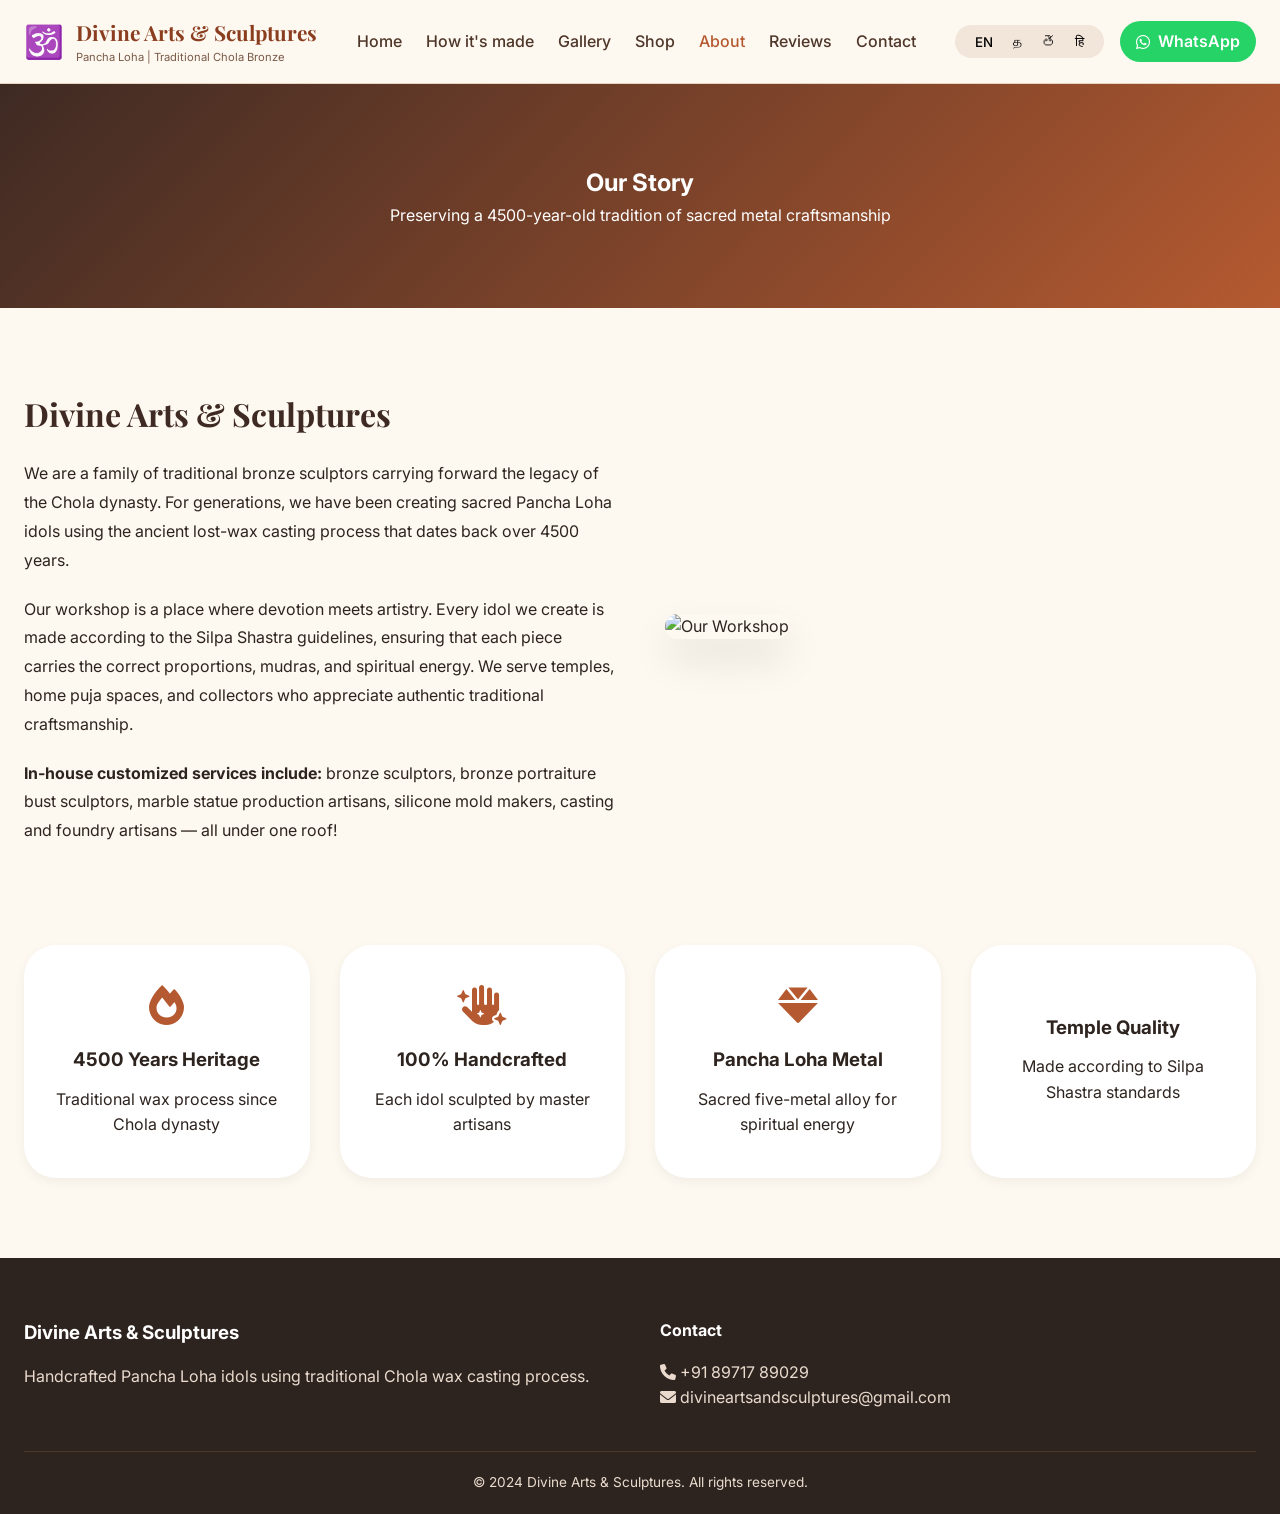
==== about.html @ 3a4d684e "first commeted website" ====
<!DOCTYPE html>
<html lang="en">
<head>
    <meta charset="UTF-8">
    <meta name="viewport" content="width=device-width, initial-scale=1.0">
    <title>About Us | Divine Arts & Sculptures</title>
    <link rel="stylesheet" href="https://cdnjs.cloudflare.com/ajax/libs/font-awesome/6.0.0-beta3/css/all.min.css">
    <link href="https://fonts.googleapis.com/css2?family=Inter:opsz,wght@300;400;500;600;700&family=Playfair+Display:wght@400;500;600;700&display=swap" rel="stylesheet">
    <link rel="stylesheet" href="style.css">
    <style>
        .about-hero {
            background: linear-gradient(135deg, #3E2A23, #B55A30);
            color: white;
            padding: 80px 0;
            text-align: center;
        }
        .about-content {
            padding: 80px 0;
        }
        .about-grid {
            display: grid;
            grid-template-columns: 1fr 1fr;
            gap: 50px;
            align-items: center;
            margin-bottom: 80px;
        }
        .about-text h2 {
            font-size: 2rem;
            font-family: 'Playfair Display', serif;
            margin-bottom: 20px;
            color: #3E2A23;
        }
        .about-text p {
            margin-bottom: 20px;
            line-height: 1.8;
        }
        .about-image img {
            width: 100%;
            border-radius: 32px;
            box-shadow: 0 20px 40px rgba(0,0,0,0.1);
        }
        .values-grid {
            display: grid;
            grid-template-columns: repeat(auto-fit, minmax(250px, 1fr));
            gap: 30px;
            margin-top: 60px;
        }
        .value-card {
            text-align: center;
            padding: 40px 24px;
            background: white;
            border-radius: 32px;
            box-shadow: 0 4px 12px rgba(0,0,0,0.05);
        }
        .value-card i {
            font-size: 2.5rem;
            color: var(--copper);
            margin-bottom: 20px;
        }
        .value-card h3 {
            margin-bottom: 12px;
        }
        @media (max-width: 768px) {
            .about-grid {
                grid-template-columns: 1fr;
            }
        }
    </style>
</head>
<body>
    <nav class="navbar">
        <div class="container nav-container">
            <div class="logo">
                <span class="logo-icon">🕉️</span>
                <div><h1>Divine Arts & Sculptures</h1><p>Pancha Loha | Traditional Chola Bronze</p></div>
            </div>
            <div class="nav-links">
                <a href="index.html">Home</a>
                <a href="how-its-made.html">How it's made</a>
                <a href="gallery.html">Gallery</a>
                <a href="shop.html">Shop</a>
                <a href="about.html" class="active">About</a>
                <a href="reviews.html">Reviews</a>
                <a href="contact.html">Contact</a>
            </div>
            <div class="nav-actions">
                <div class="lang-switch">
                    <button class="lang-btn" data-lang="en">EN</button>
                    <button class="lang-btn" data-lang="ta">த</button>
                    <button class="lang-btn" data-lang="te">తె</button>
                    <button class="lang-btn" data-lang="hi">हि</button>
                </div>
                <a href="https://wa.me/918971789029" class="whatsapp-nav" target="_blank"><i class="fab fa-whatsapp"></i> WhatsApp</a>
            </div>
        </div>
    </nav>

    <section class="about-hero">
        <div class="container">
            <h1>Our Story</h1>
            <p>Preserving a 4500-year-old tradition of sacred metal craftsmanship</p>
        </div>
    </section>

    <section class="about-content">
        <div class="container">
            <div class="about-grid">
                <div class="about-text">
                    <h2>Divine Arts & Sculptures</h2>
                    <p>We are a family of traditional bronze sculptors carrying forward the legacy of the Chola dynasty. For generations, we have been creating sacred Pancha Loha idols using the ancient lost-wax casting process that dates back over 4500 years.</p>
                    <p>Our workshop is a place where devotion meets artistry. Every idol we create is made according to the Silpa Shastra guidelines, ensuring that each piece carries the correct proportions, mudras, and spiritual energy. We serve temples, home puja spaces, and collectors who appreciate authentic traditional craftsmanship.</p>
                    <p><strong>In-house customized services include:</strong> bronze sculptors, bronze portraiture bust sculptors, marble statue production artisans, silicone mold makers, casting and foundry artisans — all under one roof!</p>
                </div>
                <div class="about-image">
                    <img src="https://sites.google.com/site/divineartsandsculptures/_/rsrc/1690782121895/home/lakshmi3.jpg" alt="Our Workshop">
                </div>
            </div>

            <div class="values-grid">
                <div class="value-card">
                    <i class="fas fa-fire"></i>
                    <h3>4500 Years Heritage</h3>
                    <p>Traditional wax process since Chola dynasty</p>
                </div>
                <div class="value-card">
                    <i class="fas fa-hand-sparkles"></i>
                    <h3>100% Handcrafted</h3>
                    <p>Each idol sculpted by master artisans</p>
                </div>
                <div class="value-card">
                    <i class="fas fa-gem"></i>
                    <h3>Pancha Loha Metal</h3>
                    <p>Sacred five-metal alloy for spiritual energy</p>
                </div>
                <div class="value-card">
                    <i class="fas fa-temple"></i>
                    <h3>Temple Quality</h3>
                    <p>Made according to Silpa Shastra standards</p>
                </div>
            </div>
        </div>
    </section>

    <footer>
        <div class="container">
            <div class="footer-grid">
                <div><h3>Divine Arts & Sculptures</h3><p>Handcrafted Pancha Loha idols using traditional Chola wax casting process.</p></div>
                <div><h4>Contact</h4><p><i class="fas fa-phone"></i> +91 89717 89029</p><p><i class="fas fa-envelope"></i> divineartsandsculptures@gmail.com</p></div>
            </div>
            <div class="footer-bottom"><p>© 2024 Divine Arts & Sculptures. All rights reserved.</p></div>
        </div>
    </footer>
    <script src="script.js"></script>
</body>
</html>
---- style.css ----
* {
    margin: 0;
    padding: 0;
    box-sizing: border-box;
}

body {
    font-family: 'Inter', sans-serif;
    background: #FDF8F0;
    color: #2E241F;
    line-height: 1.6;
}

:root {
    --copper: #B55A30;
    --copper-dark: #8B3E1F;
    --clay: #C77E4A;
    --sand: #EADBCE;
    --deep-umber: #3E2A23;
    --golden: #D9A13B;
}

.container {
    max-width: 1300px;
    margin: 0 auto;
    padding: 0 24px;
}

/* Navigation */
.navbar {
    background: rgba(253, 248, 240, 0.98);
    backdrop-filter: blur(10px);
    position: sticky;
    top: 0;
    z-index: 1000;
    border-bottom: 1px solid #EAD3BF;
    padding: 16px 0;
}

.nav-container {
    display: flex;
    justify-content: space-between;
    align-items: center;
    flex-wrap: wrap;
    gap: 20px;
}

.logo {
    display: flex;
    align-items: center;
    gap: 12px;
}

.logo-icon {
    font-size: 2rem;
}

.logo h1 {
    font-size: 1.3rem;
    font-weight: 700;
    color: var(--copper-dark);
    font-family: 'Playfair Display', serif;
}

.logo p {
    font-size: 0.7rem;
    color: #7A5A48;
}

.nav-links {
    display: flex;
    gap: 24px;
    flex-wrap: wrap;
}

.nav-links a {
    text-decoration: none;
    color: #4E3629;
    font-weight: 500;
    transition: color 0.2s;
}

.nav-links a:hover, .nav-links a.active {
    color: var(--copper);
}

.nav-actions {
    display: flex;
    gap: 16px;
    align-items: center;
}

.lang-switch {
    display: flex;
    gap: 4px;
    background: #F2E5DA;
    padding: 4px 12px;
    border-radius: 40px;
}

.lang-btn {
    background: none;
    border: none;
    padding: 4px 8px;
    border-radius: 30px;
    cursor: pointer;
    font-weight: 500;
    font-family: 'Inter', sans-serif;
}

.lang-btn.active {
    background: var(--copper);
    color: white;
}

.whatsapp-nav {
    background: #25D366;
    color: white;
    padding: 8px 16px;
    border-radius: 40px;
    text-decoration: none;
    font-weight: 600;
    display: flex;
    align-items: center;
    gap: 8px;
}

.mobile-menu-btn {
    display: none;
    background: none;
    border: none;
    font-size: 1.5rem;
    cursor: pointer;
}

/* Page Header */
.page-header {
    background: linear-gradient(135deg, #3E2A23, #B55A30);
    color: white;
    padding: 60px 0;
    text-align: center;
}

.page-header h1 {
    font-size: 2.5rem;
    font-family: 'Playfair Display', serif;
    margin-bottom: 16px;
}

/* Hero */
.hero {
    background: linear-gradient(rgba(0,0,0,0.4), rgba(0,0,0,0.3)), url('https://sites.google.com/site/divineartsandsculptures/_/rsrc/1690782121895/home/lakshmi3.jpg');
    background-size: cover;
    background-position: center;
    min-height: 550px;
    display: flex;
    align-items: center;
    color: white;
    position: relative;
}

.hero-content {
    position: relative;
    z-index: 2;
}

.hero-badge {
    background: var(--golden);
    color: #3E2A23;
    padding: 6px 16px;
    border-radius: 40px;
    font-size: 0.8rem;
    font-weight: 600;
    display: inline-block;
    margin-bottom: 20px;
}

.hero-text h1 {
    font-size: 3rem;
    font-family: 'Playfair Display', serif;
    margin-bottom: 20px;
}

.hero-text p {
    font-size: 1.1rem;
    max-width: 600px;
    margin-bottom: 30px;
    opacity: 0.95;
}

.btn-primary, .btn-secondary, .btn-outline {
    display: inline-block;
    padding: 12px 28px;
    border-radius: 40px;
    text-decoration: none;
    font-weight: 600;
    transition: 0.2s;
    margin-right: 12px;
}

.btn-primary {
    background: var(--copper);
    color: white;
}

.btn-primary:hover {
    background: var(--copper-dark);
    transform: translateY(-2px);
}

.btn-outline {
    border: 2px solid white;
    color: white;
    background: transparent;
}

.btn-outline:hover {
    background: white;
    color: var(--copper);
}

.btn-secondary {
    background: var(--copper);
    color: white;
    display: inline-block;
    padding: 12px 28px;
    border-radius: 40px;
    text-decoration: none;
}

/* Welcome Section */
.welcome {
    padding: 80px 0;
    background: white;
}

.welcome-grid {
    display: grid;
    grid-template-columns: 1fr 1fr;
    gap: 50px;
    align-items: center;
}

.section-tag {
    color: var(--copper);
    text-transform: uppercase;
    font-weight: 600;
    letter-spacing: 1px;
    font-size: 0.8rem;
}

.welcome-text h2 {
    font-size: 2.2rem;
    font-family: 'Playfair Display', serif;
    margin: 16px 0 24px;
    color: #3E2A23;
}

.features-list {
    display: grid;
    grid-template-columns: 1fr 1fr;
    gap: 12px;
    margin-top: 24px;
}

.feature {
    display: flex;
    align-items: center;
    gap: 10px;
    font-size: 0.9rem;
}

.feature i {
    color: var(--copper);
}

.welcome-image img {
    width: 100%;
    border-radius: 32px;
    box-shadow: 0 20px 40px rgba(0,0,0,0.1);
}

/* Trending */
.trending, .categories, .stats {
    padding: 80px 0;
}

.section-header {
    text-align: center;
    margin-bottom: 48px;
}

.section-header h2 {
    font-size: 2rem;
    font-family: 'Playfair Display', serif;
    margin: 12px 0;
}

.trending-grid, .categories-grid {
    display: grid;
    grid-template-columns: repeat(auto-fill, minmax(280px, 1fr));
    gap: 30px;
}

.product-card {
    background: white;
    border-radius: 24px;
    overflow: hidden;
    box-shadow: 0 8px 20px rgba(0,0,0,0.05);
    transition: transform 0.2s;
    cursor: pointer;
}

.product-card:hover {
    transform: translateY(-5px);
    box-shadow: 0 15px 30px rgba(0,0,0,0.1);
}

.product-card img {
    width: 100%;
    aspect-ratio: 1;
    object-fit: cover;
}

.product-info {
    padding: 20px;
}

.product-info h3 {
    font-size: 1.2rem;
    margin-bottom: 6px;
}

.size {
    color: #7A5A48;
    font-size: 0.85rem;
    margin: 6px 0;
}

.price {
    color: var(--copper);
    font-weight: 700;
    font-size: 1.2rem;
    margin: 10px 0;
}

.whatsapp-btn-small {
    display: inline-flex;
    align-items: center;
    gap: 8px;
    background: #25D36610;
    padding: 6px 16px;
    border-radius: 40px;
    text-decoration: none;
    color: #1F8B4C;
    font-size: 0.85rem;
    font-weight: 500;
}

.text-center {
    text-align: center;
    margin-top: 40px;
}

/* Categories */
.category-card {
    background: #FFF9F3;
    padding: 40px 24px;
    text-align: center;
    border-radius: 32px;
    transition: 0.2s;
    border: 1px solid #F0E0D2;
}

.category-card i {
    font-size: 2.5rem;
    color: var(--copper);
    margin-bottom: 16px;
}

.category-card h3 {
    margin-bottom: 8px;
}

.category-card:hover {
    transform: translateY(-5px);
    box-shadow: 0 12px 24px rgba(0,0,0,0.08);
}

/* Stats */
.stats {
    background: var(--copper);
    color: white;
}

.stats-grid {
    display: grid;
    grid-template-columns: repeat(4, 1fr);
    text-align: center;
    gap: 30px;
}

.stat-number {
    font-size: 2.5rem;
    font-weight: 700;
    font-family: 'Playfair Display', serif;
    display: block;
}

.stat-label {
    font-size: 0.9rem;
    opacity: 0.9;
}

/* Process Page */
.process-hero {
    background: linear-gradient(135deg, #3E2A23, #B55A30);
    color: white;
    padding: 80px 0;
    text-align: center;
}

.process-hero h1 {
    font-size: 2.5rem;
    font-family: 'Playfair Display', serif;
    margin-bottom: 16px;
}

.process-steps {
    padding: 60px 0;
}

.step {
    display: flex;
    gap: 30px;
    margin-bottom: 48px;
    align-items: flex-start;
}

.step-number {
    font-size: 2rem;
    font-weight: 700;
    color: var(--copper);
    font-family: 'Playfair Display', serif;
    min-width: 70px;
}

.step-content h3 {
    font-size: 1.4rem;
    margin-bottom: 12px;
    color: #3E2A23;
}

.process-video {
    background: #F3EAE1;
    padding: 60px 0;
    text-align: center;
}

.video-placeholder {
    background: #EADBCE;
    padding: 60px;
    border-radius: 32px;
    margin-top: 24px;
}

.video-placeholder i {
    font-size: 4rem;
    color: var(--copper);
}

/* Footer */
footer {
    background: #2E241F;
    color: #EADBCE;
    padding: 60px 0 20px;
}

.footer-grid {
    display: grid;
    grid-template-columns: repeat(auto-fit, minmax(250px, 1fr));
    gap: 40px;
    margin-bottom: 40px;
}

.footer-grid h3, .footer-grid h4 {
    color: white;
    margin-bottom: 16px;
}

.footer-grid ul {
    list-style: none;
}

.footer-grid ul li {
    margin-bottom: 8px;
}

.footer-grid a {
    color: #EADBCE;
    text-decoration: none;
}

.social-links {
    display: flex;
    gap: 16px;
    margin-top: 20px;
}

.social-links a {
    color: white;
    font-size: 1.2rem;
}

.footer-bottom {
    text-align: center;
    padding-top: 20px;
    border-top: 1px solid #4E3629;
    font-size: 0.85rem;
}

/* Responsive */
@media (max-width: 768px) {
    .nav-links, .nav-actions {
        display: none;
    }
    .mobile-menu-btn {
        display: block;
    }
    .welcome-grid {
        grid-template-columns: 1fr;
    }
    .hero-text h1 {
        font-size: 2rem;
    }
    .stats-grid {
        grid-template-columns: repeat(2, 1fr);
    }
    .step {
        flex-direction: column;
        gap: 12px;
    }
    .footer-grid {
        grid-template-columns: 1fr;
    }
}
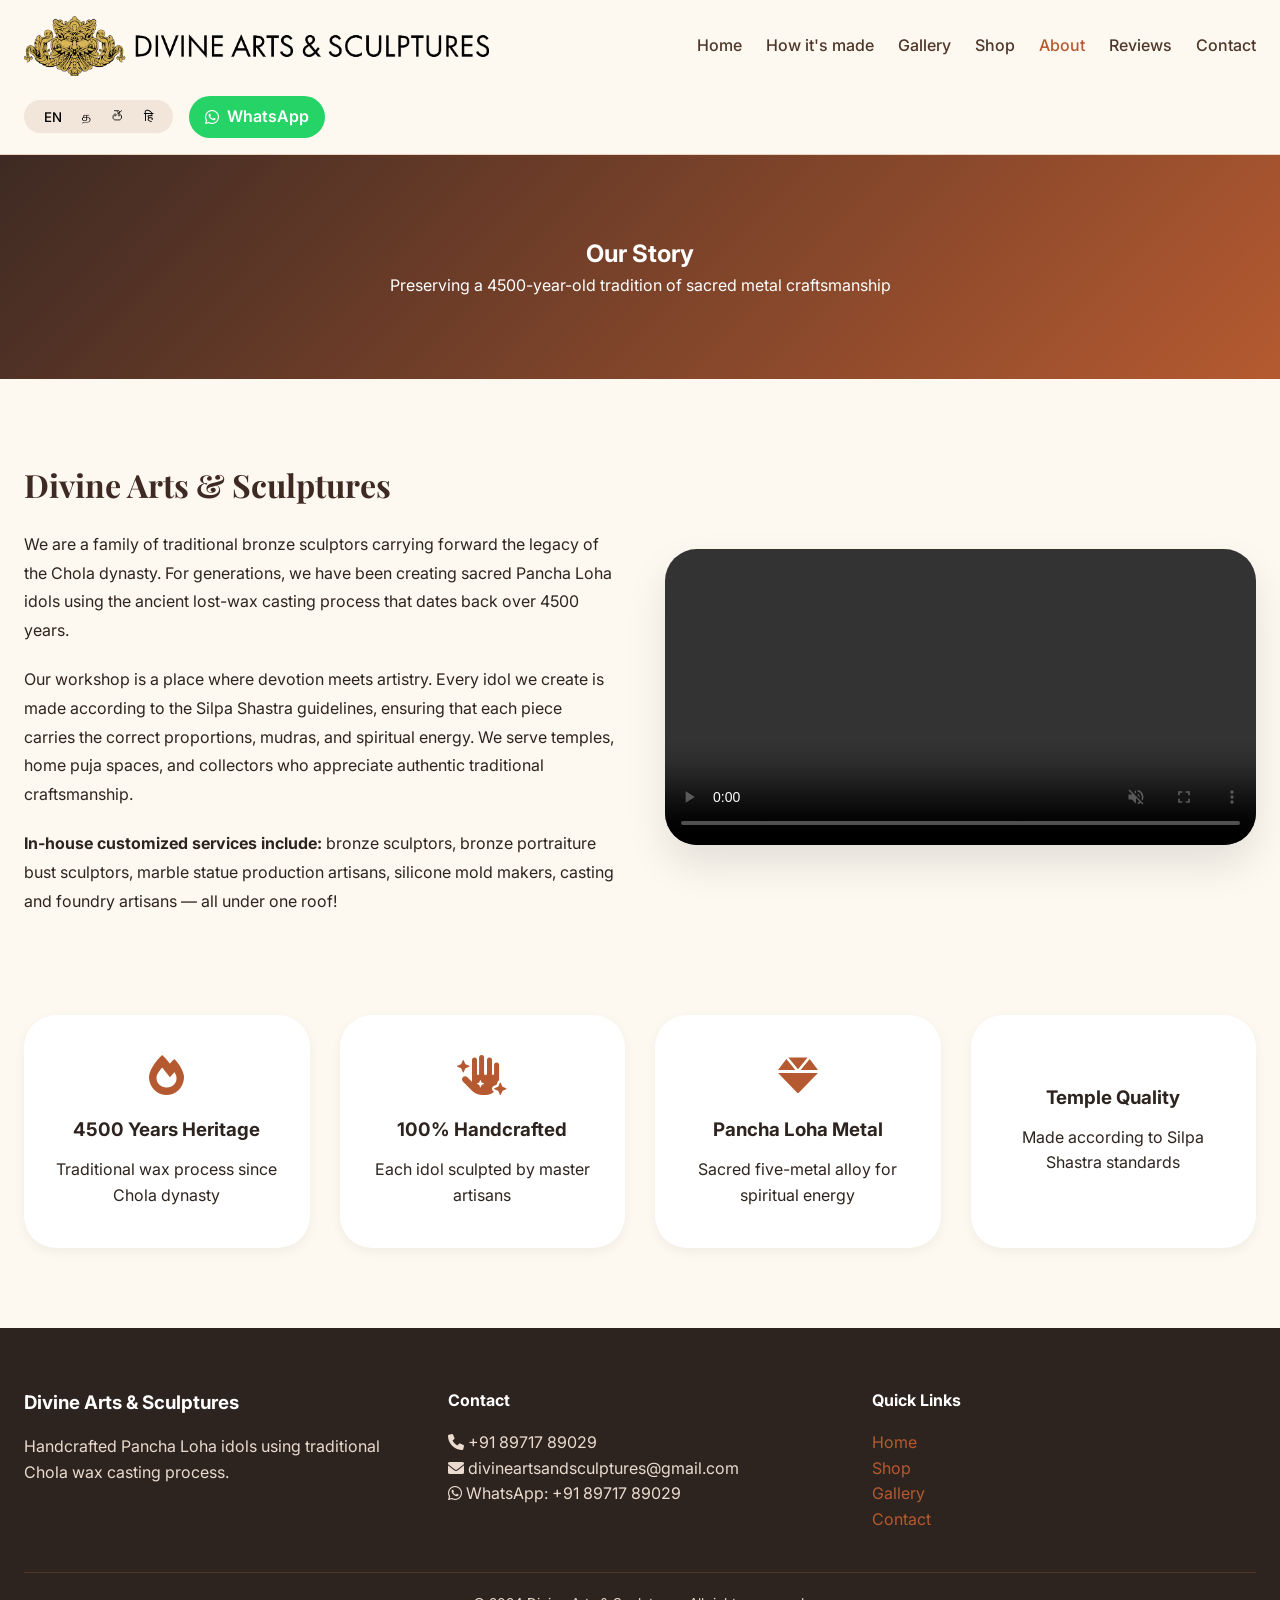
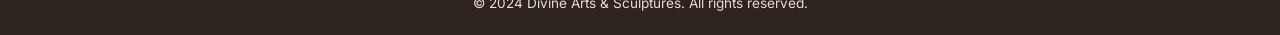
==== commit cae8b3aa: "Update index.html Replaced the original image with a video in the about section and updated logo sty" ====
--- a/about.html
+++ b/about.html
@@ -8,6 +8,23 @@
     <link href="https://fonts.googleapis.com/css2?family=Inter:opsz,wght@300;400;500;600;700&family=Playfair+Display:wght@400;500;600;700&display=swap" rel="stylesheet">
     <link rel="stylesheet" href="style.css">
     <style>
+        .logo-img {
+            height: 60px;
+            width: auto;
+            margin-right: 15px;
+        }
+        .logo {
+            display: flex;
+            align-items: center;
+        }
+        .logo h1 {
+            font-size: 1.2rem;
+            margin: 0;
+        }
+        .logo p {
+            font-size: 0.8rem;
+            margin: 0;
+        }
         .about-hero {
             background: linear-gradient(135deg, #3E2A23, #B55A30);
             color: white;
@@ -34,10 +51,15 @@
             margin-bottom: 20px;
             line-height: 1.8;
         }
-        .about-image img {
+        /* video container styling - matches previous image styling exactly */
+        .about-image video {
             width: 100%;
             border-radius: 32px;
             box-shadow: 0 20px 40px rgba(0,0,0,0.1);
+            display: block;
+        }
+        .about-image {
+            width: 100%;
         }
         .values-grid {
             display: grid;
@@ -51,18 +73,38 @@
             background: white;
             border-radius: 32px;
             box-shadow: 0 4px 12px rgba(0,0,0,0.05);
+            transition: transform 0.3s ease;
+        }
+        .value-card:hover {
+            transform: translateY(-5px);
         }
         .value-card i {
             font-size: 2.5rem;
-            color: var(--copper);
+            color: #B55A30;
             margin-bottom: 20px;
         }
         .value-card h3 {
             margin-bottom: 12px;
+        }
+        .footer-grid a {
+            color: #B55A30;
+            text-decoration: none;
+        }
+        .footer-grid a:hover {
+            text-decoration: underline;
         }
         @media (max-width: 768px) {
             .about-grid {
                 grid-template-columns: 1fr;
+            }
+            .logo-img {
+                height: 40px;
+            }
+            .logo h1 {
+                font-size: 0.9rem;
+            }
+            .logo p {
+                font-size: 0.7rem;
             }
         }
     </style>
@@ -71,8 +113,7 @@
     <nav class="navbar">
         <div class="container nav-container">
             <div class="logo">
-                <span class="logo-icon">🕉️</span>
-                <div><h1>Divine Arts & Sculptures</h1><p>Pancha Loha | Traditional Chola Bronze</p></div>
+                <img src="GALLARY/lobo.png" alt="Divine Arts & Sculptures Logo" class="logo-img">
             </div>
             <div class="nav-links">
                 <a href="index.html">Home</a>
@@ -112,7 +153,11 @@
                     <p><strong>In-house customized services include:</strong> bronze sculptors, bronze portraiture bust sculptors, marble statue production artisans, silicone mold makers, casting and foundry artisans — all under one roof!</p>
                 </div>
                 <div class="about-image">
-                    <img src="https://sites.google.com/site/divineartsandsculptures/_/rsrc/1690782121895/home/lakshmi3.jpg" alt="Our Workshop">
+                    <!-- Video element replacing the original image, using the requested Google Drive video -->
+                    <video controls autoplay loop muted playsinline>
+                        <source src="https://drive.google.com/uc?export=download&id=1nM05YaDH5tXKdqY8oYokVTVHoInqa00r" type="video/mp4">
+                        Your browser does not support the video tag.
+                    </video>
                 </div>
             </div>
 
@@ -144,12 +189,29 @@
     <footer>
         <div class="container">
             <div class="footer-grid">
-                <div><h3>Divine Arts & Sculptures</h3><p>Handcrafted Pancha Loha idols using traditional Chola wax casting process.</p></div>
-                <div><h4>Contact</h4><p><i class="fas fa-phone"></i> +91 89717 89029</p><p><i class="fas fa-envelope"></i> divineartsandsculptures@gmail.com</p></div>
-            </div>
-            <div class="footer-bottom"><p>© 2024 Divine Arts & Sculptures. All rights reserved.</p></div>
+                <div>
+                    <h3>Divine Arts & Sculptures</h3>
+                    <p>Handcrafted Pancha Loha idols using traditional Chola wax casting process.</p>
+                </div>
+                <div>
+                    <h4>Contact</h4>
+                    <p><i class="fas fa-phone"></i> +91 89717 89029</p>
+                    <p><i class="fas fa-envelope"></i> divineartsandsculptures@gmail.com</p>
+                    <p><i class="fab fa-whatsapp"></i> WhatsApp: +91 89717 89029</p>
+                </div>
+                <div>
+                    <h4>Quick Links</h4>
+                    <p><a href="index.html">Home</a></p>
+                    <p><a href="shop.html">Shop</a></p>
+                    <p><a href="gallery.html">Gallery</a></p>
+                    <p><a href="contact.html">Contact</a></p>
+                </div>
+            </div>
+            <div class="footer-bottom">
+                <p>© 2024 Divine Arts & Sculptures. All rights reserved.</p>
+            </div>
         </div>
     </footer>
     <script src="script.js"></script>
 </body>
-</html>+</html>
